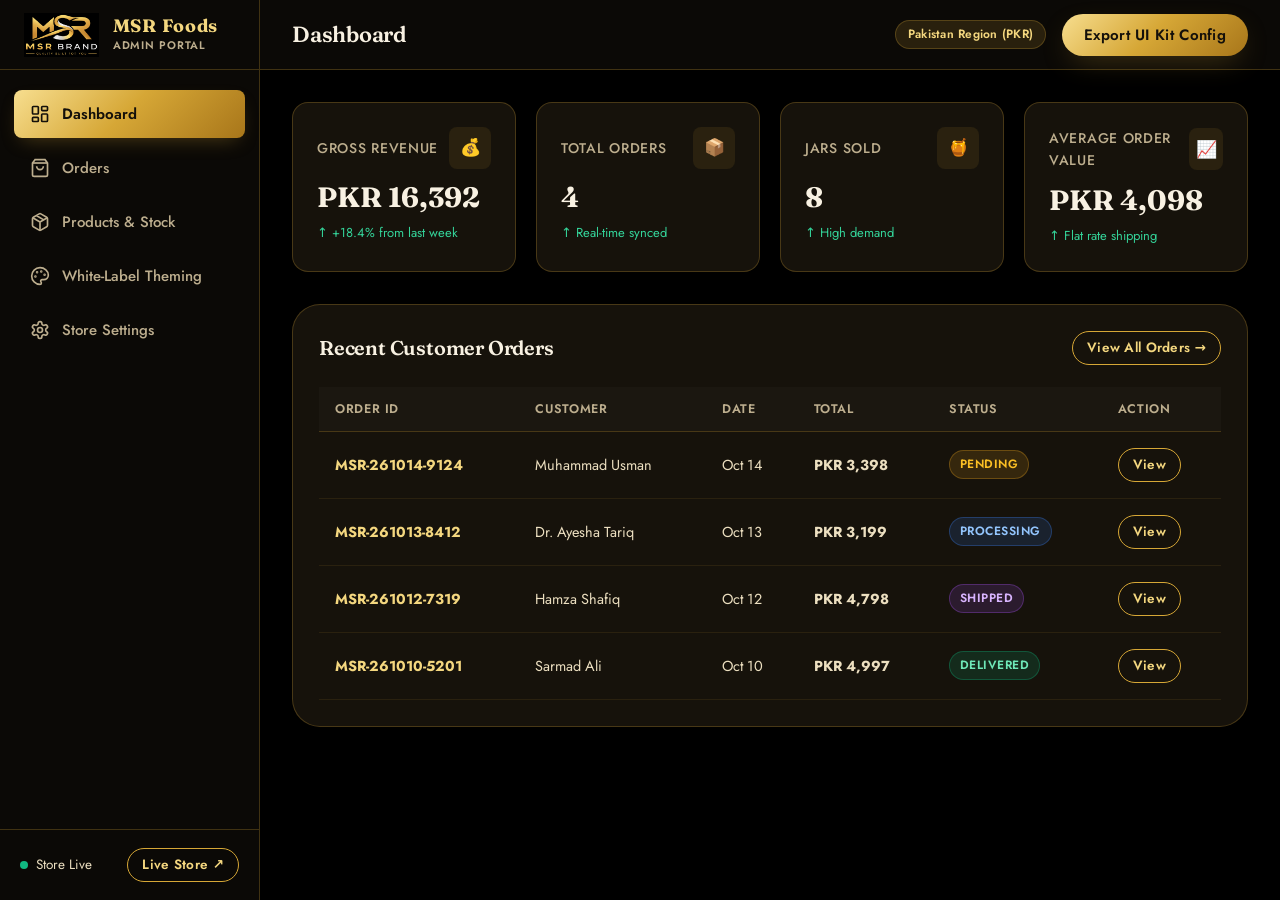
==== admin.html @ 9c106dde "feat(sync): add admin.html and live inventory synchronization on website branch" ====
<!DOCTYPE html>
<html lang="en">
<head>
  <meta charset="utf-8">
  <meta name="viewport" content="width=device-width, initial-scale=1, viewport-fit=cover">
  <title>Admin Portal | Store Operations & White-Label Dashboard</title>
  <meta name="description" content="E-Commerce Merchant Admin Portal & White-Label Theme Customizer">
  <meta name="theme-color" content="#000000">

  <!-- Fonts Preconnect & Stylesheet -->
  <link rel="preconnect" href="https://fonts.googleapis.com">
  <link rel="preconnect" href="https://fonts.gstatic.com" crossorigin>
  <link href="https://fonts.googleapis.com/css2?family=Fraunces:opsz,wght@9..144,500;9..144,600;9..144,700&family=Jost:wght@400;500;600;700&display=swap" rel="stylesheet">

  <!-- Shared Design System & UI Kit Styles -->
  <link rel="stylesheet" href="styles/theme.css">
  <link rel="stylesheet" href="styles/ui-kit.css">
  <link rel="stylesheet" href="styles/admin.css">
</head>
<body class="admin-body">

  <!-- Sidebar Navigation -->
  <aside class="admin-sidebar" id="adminSidebar">
    <div class="sidebar-brand">
      <img src="assets/images/logo.webp" alt="Store Logo">
      <div>
        <div class="brand-title brand-name-dynamic">MSR Foods</div>
        <span class="portal-badge">Admin Portal</span>
      </div>
    </div>

    <nav class="sidebar-nav">
      <div class="nav-item active" data-tab="dashboard">
        <svg viewBox="0 0 24 24" fill="none" stroke="currentColor" stroke-width="2"><rect width="7" height="9" x="3" y="3" rx="1"/><rect width="7" height="5" x="14" y="3" rx="1"/><rect width="7" height="9" x="14" y="12" rx="1"/><rect width="7" height="5" x="3" y="16" rx="1"/></svg>
        <span>Dashboard</span>
      </div>
      <div class="nav-item" data-tab="orders">
        <svg viewBox="0 0 24 24" fill="none" stroke="currentColor" stroke-width="2"><path d="M6 2 3 6v14a2 2 0 0 0 2 2h14a2 2 0 0 0 2-2V6l-3-4z"/><path d="M3 6h18"/><path d="M16 10a4 4 0 0 1-8 0"/></svg>
        <span>Orders</span>
      </div>
      <div class="nav-item" data-tab="products">
        <svg viewBox="0 0 24 24" fill="none" stroke="currentColor" stroke-width="2"><path d="m7.5 4.27 9 5.15M21 8a2 2 0 0 0-1-1.73l-7-4a2 2 0 0 0-2 0l-7 4A2 2 0 0 0 3 8v8a2 2 0 0 0 1 1.73l7 4a2 2 0 0 0 2 0l7-4A2 2 0 0 0 21 16Z"/><path d="m3.3 7 8.7 5 8.7-5M12 22V12"/></svg>
        <span>Products & Stock</span>
      </div>
      <div class="nav-item" data-tab="customizer">
        <svg viewBox="0 0 24 24" fill="none" stroke="currentColor" stroke-width="2"><circle cx="13.5" cy="6.5" r=".5" fill="currentColor"/><circle cx="17.5" cy="10.5" r=".5" fill="currentColor"/><circle cx="8.5" cy="7.5" r=".5" fill="currentColor"/><circle cx="6.5" cy="12.5" r=".5" fill="currentColor"/><path d="M12 2C6.5 2 2 6.5 2 12s4.5 10 10 10c.926 0 1.648-.746 1.648-1.688 0-.437-.18-.835-.437-1.125-.29-.289-.438-.652-.438-1.125a1.64 1.64 0 0 1 1.668-1.668h1.996c3.051 0 5.555-2.503 5.555-5.554C21.965 6.012 17.461 2 12 2z"/></svg>
        <span>White-Label Theming</span>
      </div>
      <div class="nav-item" data-tab="settings">
        <svg viewBox="0 0 24 24" fill="none" stroke="currentColor" stroke-width="2"><path d="M12.22 2h-.44a2 2 0 0 0-2 2v.18a2 2 0 0 1-1 1.73l-.43.25a2 2 0 0 1-2 0l-.15-.08a2 2 0 0 0-2.73.73l-.22.38a2 2 0 0 0 .73 2.73l.15.1a2 2 0 0 1 1 1.72v.51a2 2 0 0 1-1 1.74l-.15.09a2 2 0 0 0-.73 2.73l.22.38a2 2 0 0 0 2.73.73l.15-.08a2 2 0 0 1 2 0l.43.25a2 2 0 0 1 1 1.73V20a2 2 0 0 0 2 2h.44a2 2 0 0 0 2-2v-.18a2 2 0 0 1 1-1.73l.43-.25a2 2 0 0 1 2 0l.15.08a2 2 0 0 0 2.73-.73l.22-.39a2 2 0 0 0-.73-2.73l-.15-.08a2 2 0 0 1-1-1.74v-.5a2 2 0 0 1 1-1.74l.15-.09a2 2 0 0 0 .73-2.73l-.22-.38a2 2 0 0 0-2.73-.73l-.15.08a2 2 0 0 1-2 0l-.43-.25a2 2 0 0 1-1-1.73V4a2 2 0 0 0-2-2z"/><circle cx="12" cy="12" r="3"/></svg>
        <span>Store Settings</span>
      </div>
    </nav>

    <div class="sidebar-footer">
      <div class="store-status">
        <span class="pulse-dot"></span>
        <span>Store Live</span>
      </div>
      <a class="btn btn-xs btn-line" href="index.html" target="_blank" rel="noopener">Live Store ↗</a>
    </div>
  </aside>

  <!-- Main Content Layout -->
  <main class="admin-main">
    <!-- Topbar -->
    <header class="admin-topbar">
      <div class="topbar-left">
        <h1 class="topbar-title" id="topbarTitle">Dashboard</h1>
      </div>
      <div class="topbar-right">
        <span class="tag tag-gold" style="font-size:12px">Pakistan Region (PKR)</span>
        <button class="btn btn-sm btn-gold" onclick="exportBrandConfig()">Export UI Kit Config</button>
      </div>
    </header>

    <!-- Content Tabs Container -->
    <div class="admin-content">

      <!-- TAB 1: DASHBOARD -->
      <section class="tab-panel active" id="tab-dashboard">
        <div class="metrics-grid">
          <div class="metric-card">
            <div class="metric-header">
              <span class="metric-title">Gross Revenue</span>
              <div class="metric-icon">💰</div>
            </div>
            <div class="metric-value" id="kpiRevenue">PKR 0</div>
            <div class="metric-trend">↑ +18.4% from last week</div>
          </div>
          <div class="metric-card">
            <div class="metric-header">
              <span class="metric-title">Total Orders</span>
              <div class="metric-icon">📦</div>
            </div>
            <div class="metric-value" id="kpiOrders">0</div>
            <div class="metric-trend">↑ Real-time synced</div>
          </div>
          <div class="metric-card">
            <div class="metric-header">
              <span class="metric-title">Jars Sold</span>
              <div class="metric-icon">🍯</div>
            </div>
            <div class="metric-value" id="kpiUnits">0</div>
            <div class="metric-trend">↑ High demand</div>
          </div>
          <div class="metric-card">
            <div class="metric-header">
              <span class="metric-title">Average Order Value</span>
              <div class="metric-icon">📈</div>
            </div>
            <div class="metric-value" id="kpiAov">PKR 0</div>
            <div class="metric-trend">↑ Flat rate shipping</div>
          </div>
        </div>

        <div class="panel-card">
          <div class="panel-card-header">
            <h3>Recent Customer Orders</h3>
            <button class="btn btn-xs btn-line" onclick="document.querySelector('[data-tab=orders]').click()">View All Orders →</button>
          </div>
          <div class="table-responsive">
            <table class="admin-table">
              <thead>
                <tr>
                  <th>Order ID</th>
                  <th>Customer</th>
                  <th>Date</th>
                  <th>Total</th>
                  <th>Status</th>
                  <th>Action</th>
                </tr>
              </thead>
              <tbody id="recentOrdersTable"></tbody>
            </table>
          </div>
        </div>
      </section>

      <!-- TAB 2: ORDERS MANAGEMENT -->
      <section class="tab-panel" id="tab-orders">
        <div class="filter-bar">
          <div class="filter-pills">
            <span class="filter-pill active" data-filter="all">All Orders</span>
            <span class="filter-pill" data-filter="pending">Pending</span>
            <span class="filter-pill" data-filter="processing">Processing</span>
            <span class="filter-pill" data-filter="shipped">Shipped</span>
            <span class="filter-pill" data-filter="delivered">Delivered</span>
            <span class="filter-pill" data-filter="cancelled">Cancelled</span>
          </div>
          <div class="f" style="width:280px">
            <input type="search" id="orderSearchInput" placeholder="Search orders by ID, name, city...">
          </div>
        </div>

        <div class="panel-card">
          <div class="table-responsive">
            <table class="admin-table">
              <thead>
                <tr>
                  <th>Order ID</th>
                  <th>Customer & City</th>
                  <th>Phone / WhatsApp</th>
                  <th>Date</th>
                  <th>Total</th>
                  <th>Status Workflow</th>
                  <th>Actions</th>
                </tr>
              </thead>
              <tbody id="ordersTableBody"></tbody>
            </table>
          </div>
        </div>
      </section>

      <!-- TAB 3: PRODUCTS & INVENTORY -->
      <section class="tab-panel" id="tab-products">
        <div style="display:flex;justify-content:space-between;align-items:center;margin-bottom:20px;flex-wrap:wrap;gap:16px">
          <div>
            <h2 style="font-size:24px;margin:0">Product Catalog & Inventory</h2>
            <p style="color:var(--mute-dark);font-size:14px;margin-top:4px">Manage active store items, weights, and live pricing.</p>
          </div>
          <button class="btn btn-gold btn-sm" onclick="openAddProductModal()">
            + Add New Product
          </button>
        </div>

        <!-- Product Inventory Filters -->
        <div class="filter-bar">
          <div class="filter-pills" id="productFilterPills">
            <span class="filter-pill active" data-prod-filter="all">All (<span id="countAllProds">0</span>)</span>
            <span class="filter-pill" data-prod-filter="instock">In Stock (<span id="countInStock">0</span>)</span>
            <span class="filter-pill" data-prod-filter="outofstock">Out of Stock (<span id="countOutOfStock">0</span>)</span>
          </div>
          <div class="f" style="width:280px">
            <input type="search" id="productSearchInput" placeholder="Search products by title, size...">
          </div>
        </div>

        <div class="inventory-grid" id="inventoryGridContainer"></div>
      </section>

      <!-- TAB 4: WHITE-LABEL THEMING & UI KIT PLAYGROUND -->
      <section class="tab-panel" id="tab-customizer">
        <div class="customizer-layout">
          <div class="panel-card">
            <h3 style="margin-bottom:12px">White-Label Branding Controls</h3>
            <p style="color:var(--mute-dark);font-size:14px;margin-bottom:24px">Change brand name, colors, and preset styles. Both the front-end website and this admin portal update immediately.</p>

            <div class="customizer-form">
              <div class="f">
                <label for="themePresetSelect">Select Theme Preset / UI Kit Style</label>
                <select id="themePresetSelect">
                  <option value="luxury-gold">Luxury Gold & Obsidian (Default MSR)</option>
                  <option value="emerald-forest">Emerald & Organic Forest (Herbal/Botanical)</option>
                  <option value="royal-sapphire">Royal Sapphire & Platinum (Tech/Modern)</option>
                  <option value="crimson-velvet">Crimson Velvet & Vanilla (Confectionery/Gourmet)</option>
                  <option value="nordic-minimal">Nordic Minimalist Slate (Clean Monochrome)</option>
                </select>
              </div>

              <div class="f">
                <label for="customBrandName">Brand / Store Name</label>
                <input id="customBrandName" type="text" placeholder="e.g. MSR Foods, NutraGlow, Gourmet Harvest">
              </div>

              <div class="f">
                <label for="customTagline">Brand Tagline</label>
                <input id="customTagline" type="text" placeholder="e.g. Pure Taste. Natural Goodness.">
              </div>

              <div class="f">
                <label>Primary Brand Accent Color</label>
                <div class="color-input-wrap">
                  <input type="color" id="customPrimaryColor" value="#d6a736">
                  <span id="primaryHexLabel">#D6A736</span>
                </div>
              </div>

              <div style="display:flex;gap:12px;margin-top:14px">
                <button class="btn btn-gold btn-block" onclick="exportBrandConfig()">Export Configuration</button>
              </div>
            </div>
          </div>

          <!-- Live UI Kit Preview -->
          <div class="preview-card">
            <div class="preview-header">
              <span class="tag tag-gold" style="font-size:11px">Live Component Preview</span>
              <h2 id="previewBrandName" style="font-size:26px;margin:12px 0 4px;color:var(--gold-hi)">MSR Foods</h2>
              <p style="font-size:13.5px;color:var(--mute-dark)">Real-time preview of active UI Kit tokens & buttons</p>
            </div>

            <div style="display:flex;flex-direction:column;gap:16px">
              <div>
                <small style="color:var(--mute-dark);display:block;margin-bottom:6px">Primary Gradient Button</small>
                <button class="btn btn-gold btn-block">Add to Cart • PKR 1,599</button>
              </div>

              <div>
                <small style="color:var(--mute-dark);display:block;margin-bottom:6px">Outline Brand Button</small>
                <button class="btn btn-line btn-block">View Product Details</button>
              </div>

              <div style="display:flex;gap:10px;align-items:center;flex-wrap:wrap">
                <span class="status-pill status-pending">Pending</span>
                <span class="status-pill status-processing">Processing</span>
                <span class="status-pill status-delivered">Delivered</span>
              </div>
            </div>
          </div>
        </div>
      </section>

      <!-- TAB 5: STORE SETTINGS -->
      <section class="tab-panel" id="tab-settings">
        <div class="panel-card" style="max-width:760px">
          <h3 style="margin-bottom:12px">Fulfillment & Courier Settings</h3>
          <p style="color:var(--mute-dark);font-size:14px;margin-bottom:24px">Configure Pakistan courier logistics, flat shipping rates, and merchant contact.</p>

          <div class="fgrid">
            <div class="f">
              <label>Courier Shipping Fee (PKR)</label>
              <input type="number" id="settingFee" value="200">
            </div>
            <div class="f">
              <label>Free Shipping Threshold (PKR)</label>
              <input type="number" id="settingFreeThreshold" value="5000">
            </div>
            <div class="f full">
              <label>Estimated Delivery Timeframe</label>
              <input type="text" id="settingEta" value="3–5 working days">
            </div>
            <div class="f">
              <label>WhatsApp Number for Orders</label>
              <input type="text" id="settingWhatsapp" value="923368835501">
            </div>
            <div class="f">
              <label>Support Phone</label>
              <input type="text" id="settingPhone" value="03368835501">
            </div>
          </div>

          <button class="btn btn-gold" style="margin-top:24px" onclick="toast('Settings saved successfully!')">Save Store Settings</button>
        </div>
      </section>

    </div>
  </main>

  <!-- Order Details Dialog -->
  <dialog id="dlg-order-details" aria-label="Order Details"></dialog>

  <!-- Product Add / Edit Modal -->
  <dialog id="dlg-product-modal" aria-label="Product Editor"></dialog>

  <!-- Export Config Dialog -->
  <dialog id="dlg-export-config" aria-label="Export Brand Configuration"></dialog>

  <!-- Toast Notification -->
  <div id="toast" role="status" aria-live="polite"></div>

  <!-- Shared Configuration & Data Scripts -->
  <script src="config/brand.config.js"></script>
  <script src="config/theme.config.js"></script>
  <script src="data/products.js"></script>
  <script src="js/store.js"></script>

  <!-- Admin Controller -->
  <script src="js/admin.js"></script>
</body>
</html>
---- styles/theme.css ----
/**
 * =======================================================================
 * DESIGN SYSTEM TOKENS & BASE STYLES
 * =======================================================================
 */

:root {
  /* Brand color tokens - default Luxury Gold */
  --black: #000000;
  --coal: #0b0906;
  --char: #16120b;
  --gold: #d6a736;
  --gold-hi: #f4d77f;
  --gold-lo: #9a6f1c;
  --amber: #e9a21c;
  --cream: #f8f1e2;
  --sand: #ecdfc0;
  --white: #fffdf8;
  --ink: #1b150c;
  --mute-dark: #bdae8e;
  --mute-light: #6a5c42;
  --hair: rgba(214, 167, 54, 0.26);
  --gold-grad: linear-gradient(135deg, #f7de8f 0%, #d6a736 48%, #a8761a 100%);
  --accent-glow: rgba(214, 167, 54, 0.35);

  /* Background surfaces */
  --bg-body: #000000;
  --bg-surface: #0b0906;
  --bg-card: #16120b;
  --bg-light: #f8f1e2;

  /* Typography */
  --serif: "Fraunces", Georgia, "Times New Roman", serif;
  --sans: "Jost", "Segoe UI", system-ui, -apple-system, sans-serif;

  /* Border radius tokens */
  --r-sm: 8px;
  --r-md: 16px;
  --r-lg: 28px;
  --r-full: 9999px;

  /* Elevation & Shadows */
  --shadow-soft: 0 18px 50px -18px rgba(40, 26, 4, 0.28);
  --shadow-deep: 0 30px 70px -24px rgba(0, 0, 0, 0.8);
  --shadow-glow: 0 10px 30px -10px var(--accent-glow);

  /* Layout dimensions */
  --hdr: 76px;
  box-sizing: border-box;
  padding-top: env(safe-area-inset-top, 0px);
  padding-bottom: env(safe-area-inset-bottom, 0px);
}

@media (prefers-color-scheme: dark) {
  :root:not([data-theme="light"]) {
    --black: #000;
    --cream: #f8f1e2;
  }
}

:root[data-theme="dark"] {
  --black: #000;
  --cream: #f8f1e2;
}

html {
  height: 100%;
  background: var(--bg-body);
  scroll-behavior: smooth;
  scroll-padding-top: calc(var(--hdr) + env(safe-area-inset-top, 0px) + 12px);
  -webkit-text-size-adjust: 100%;
}

*, *::before, *::after {
  box-sizing: border-box;
}

body {
  margin: 0;
  min-height: 100%;
  background: var(--bg-body);
  color: var(--ink);
  font-family: var(--sans);
  font-size: 17px;
  line-height: 1.6;
  -webkit-font-smoothing: antialiased;
  overflow-x: hidden;
}

img {
  max-width: 100%;
  display: block;
}

a {
  color: inherit;
  text-decoration: none;
}

button {
  font: inherit;
  color: inherit;
  cursor: pointer;
  border: 0;
  background: none;
  padding: 0;
}

h1, h2, h3, h4 {
  font-family: var(--serif);
  font-weight: 600;
  line-height: 1.1;
  margin: 0;
  letter-spacing: -0.01em;
  font-variation-settings: "SOFT" 40, "WONK" 0;
}

p {
  margin: 0;
}

:focus-visible {
  outline: 2px solid var(--gold-hi);
  outline-offset: 3px;
  border-radius: 6px;
}
---- styles/ui-kit.css ----
/**
 * =======================================================================
 * REUSABLE UI KIT COMPONENTS
 * =======================================================================
 */

/* Layout & Utility */
.sr {
  position: absolute;
  width: 1px;
  height: 1px;
  overflow: hidden;
  clip: rect(0 0 0 0);
  white-space: nowrap;
}

.wrap {
  width: min(1200px, 100% - 48px);
  margin-inline: auto;
}

svg.i {
  width: 1.25em;
  height: 1.25em;
  fill: none;
  stroke: currentColor;
  stroke-width: 1.6;
  stroke-linecap: round;
  stroke-linejoin: round;
  flex: none;
}

/* ---------- Buttons ---------- */
.btn {
  display: inline-flex;
  align-items: center;
  justify-content: center;
  gap: 0.6em;
  min-height: 50px;
  padding: 0 30px;
  border-radius: var(--r-full);
  font-weight: 600;
  font-size: 16px;
  letter-spacing: 0.02em;
  transition: transform 0.25s ease, box-shadow 0.25s ease, background 0.25s ease, color 0.25s ease, border-color 0.25s ease;
  position: relative;
  overflow: hidden;
  white-space: nowrap;
  user-select: none;
}

.btn-gold {
  background: var(--gold-grad);
  color: #14100a;
  box-shadow: 0 10px 30px -10px var(--accent-glow);
}

.btn-gold::after {
  content: "";
  position: absolute;
  inset: 0;
  background: linear-gradient(105deg, transparent 35%, rgba(255, 255, 255, 0.5) 50%, transparent 65%);
  transform: translateX(-120%);
  transition: transform 0.7s ease;
}

.btn-gold:hover {
  transform: translateY(-2px);
  box-shadow: 0 16px 36px -10px var(--accent-glow);
}

.btn-gold:hover::after {
  transform: translateX(120%);
}

.btn-line {
  border: 1.5px solid var(--gold);
  color: var(--gold-hi);
  background: transparent;
}

.btn-line:hover {
  background: rgba(214, 167, 54, 0.12);
  transform: translateY(-2px);
}

.btn-dark {
  background: var(--black);
  color: var(--gold-hi);
  border: 1.5px solid var(--black);
}

.btn-dark:hover {
  background: #1a140a;
  transform: translateY(-2px);
}

.btn-ink-line {
  border: 1.5px solid var(--ink);
  color: var(--ink);
  background: transparent;
}

.btn-ink-line:hover {
  background: var(--ink);
  color: var(--cream);
}

.btn-sm {
  min-height: 42px;
  padding: 0 22px;
  font-size: 15px;
}

.btn-xs {
  min-height: 34px;
  padding: 0 14px;
  font-size: 13.5px;
}

.btn-block {
  width: 100%;
}

.btn[disabled] {
  opacity: 0.55;
  pointer-events: none;
  cursor: not-allowed;
}

/* Icon Buttons */
.ic {
  display: inline-flex;
  align-items: center;
  justify-content: center;
  width: 44px;
  height: 44px;
  border-radius: var(--r-full);
  color: #e9dec3;
  position: relative;
  transition: color 0.2s ease, background 0.2s ease;
}

.ic:hover {
  color: var(--gold-hi);
  background: rgba(214, 167, 54, 0.08);
}

/* ---------- Badges & Tags ---------- */
.badge {
  position: absolute;
  top: 4px;
  right: 4px;
  min-width: 18px;
  height: 18px;
  padding: 0 5px;
  border-radius: var(--r-full);
  background: var(--gold);
  color: #14100a;
  font-size: 11px;
  font-weight: 700;
  display: flex;
  align-items: center;
  justify-content: center;
  line-height: 1;
}

.badge.bump {
  animation: bump 0.3s ease;
}

@keyframes bump {
  0% { transform: scale(1); }
  50% { transform: scale(1.35); }
  100% { transform: scale(1); }
}

.tag {
  display: inline-flex;
  align-items: center;
  gap: 6px;
  padding: 4px 12px;
  border-radius: var(--r-full);
  font-size: 13px;
  font-weight: 600;
  letter-spacing: 0.02em;
}

.tag-gold {
  background: rgba(214, 167, 54, 0.15);
  color: var(--gold-hi);
  border: 1px solid var(--hair);
}

.tag-emerald {
  background: rgba(16, 185, 129, 0.15);
  color: #34d399;
  border: 1px solid rgba(16, 185, 129, 0.3);
}

.tag-amber {
  background: rgba(233, 162, 28, 0.15);
  color: var(--amber);
  border: 1px solid rgba(233, 162, 28, 0.3);
}

.tag-rose {
  background: rgba(244, 63, 94, 0.15);
  color: #fda4af;
  border: 1px solid rgba(244, 63, 94, 0.3);
}

/* ---------- Forms & Inputs ---------- */
.fgrid {
  display: grid;
  grid-template-columns: 1fr 1fr;
  gap: 16px;
}

@media (max-width: 640px) {
  .fgrid {
    grid-template-columns: 1fr;
  }
}

.f {
  display: flex;
  flex-direction: column;
  gap: 6px;
}

.f.full {
  grid-column: 1 / -1;
}

.f label {
  font-size: 14px;
  font-weight: 600;
  color: var(--ink);
  letter-spacing: 0.01em;
}

.f label i {
  font-weight: 400;
  color: var(--mute-light);
  font-style: normal;
}

.f input,
.f textarea,
.f select {
  width: 100%;
  padding: 13px 16px;
  background: var(--white);
  border: 1.5px solid rgba(27, 21, 12, 0.18);
  border-radius: var(--r-sm);
  font: inherit;
  font-size: 15.5px;
  color: var(--ink);
  transition: border-color 0.2s ease, box-shadow 0.2s ease;
}

.f input:focus,
.f textarea:focus,
.f select:focus {
  outline: none;
  border-color: var(--gold);
  box-shadow: 0 0 0 3px rgba(214, 167, 54, 0.2);
}

.f textarea {
  min-height: 100px;
  resize: vertical;
}

.f .err {
  font-size: 13px;
  color: #c0392b;
  display: none;
}

.f.bad input,
.f.bad textarea,
.f.bad select {
  border-color: #c0392b;
  background: #fff8f7;
}

.f.bad .err {
  display: block;
}

/* Options / Radios */
.opt {
  display: flex;
  align-items: flex-start;
  gap: 14px;
  padding: 16px 18px;
  background: var(--white);
  border: 1.5px solid rgba(27, 21, 12, 0.12);
  border-radius: var(--r-sm);
  cursor: pointer;
  transition: border-color 0.2s ease, background 0.2s ease;
  margin-bottom: 10px;
}

.opt:hover {
  border-color: var(--gold);
}

.opt input[type="radio"] {
  appearance: none;
  width: 20px;
  height: 20px;
  border: 2px solid rgba(27, 21, 12, 0.3);
  border-radius: 50%;
  margin: 2px 0 0;
  display: grid;
  place-content: center;
  cursor: pointer;
  flex: none;
}

.opt input[type="radio"]::before {
  content: "";
  width: 10px;
  height: 10px;
  border-radius: 50%;
  transform: scale(0);
  transition: transform 0.15s ease;
  background: var(--gold-lo);
}

.opt input[type="radio"]:checked {
  border-color: var(--gold-lo);
}

.opt input[type="radio"]:checked::before {
  transform: scale(1);
}

.opt > span {
  display: flex;
  flex-direction: column;
  gap: 2px;
}

.opt > span b {
  color: var(--ink);
  font-size: 15.5px;
}

.opt > span span {
  font-size: 14px;
  color: var(--mute-light);
}

/* Quantity Selector */
.qty {
  display: inline-flex;
  align-items: center;
  border: 1.5px solid rgba(27, 21, 12, 0.2);
  border-radius: var(--r-full);
  padding: 2px 4px;
  background: var(--white);
}

.qty button {
  width: 32px;
  height: 32px;
  display: flex;
  align-items: center;
  justify-content: center;
  border-radius: var(--r-full);
  color: var(--ink);
  transition: background 0.2s ease, color 0.2s ease;
}

.qty button:hover {
  background: rgba(214, 167, 54, 0.15);
  color: var(--gold-lo);
}

.qty input {
  width: 38px;
  text-align: center;
  border: 0;
  background: none;
  font-weight: 600;
  font-size: 15.5px;
  color: var(--ink);
}

.qty input:focus {
  outline: none;
}

/* ---------- Accordion ---------- */
.acc-wrap {
  display: flex;
  flex-direction: column;
  gap: 10px;
  margin-top: 36px;
}

details {
  border: 1px solid var(--hair);
  border-radius: var(--r-md);
  background: rgba(255, 255, 255, 0.02);
  overflow: hidden;
  transition: background 0.25s ease;
}

details[open] {
  background: rgba(214, 167, 54, 0.04);
}

summary {
  padding: 18px 24px;
  font-family: var(--serif);
  font-size: 18px;
  font-weight: 600;
  color: var(--sand);
  cursor: pointer;
  display: flex;
  align-items: center;
  justify-content: space-between;
  list-style: none;
  user-select: none;
}

summary::-webkit-details-marker {
  display: none;
}

summary::after {
  content: "+";
  font-family: var(--sans);
  font-size: 22px;
  font-weight: 400;
  color: var(--gold);
  transition: transform 0.25s ease;
}

details[open] summary::after {
  content: "–";
}

.acc-body {
  padding: 0 24px 22px;
  font-size: 16px;
  line-height: 1.7;
  color: #d8cdb4;
  display: flex;
  flex-direction: column;
  gap: 12px;
}

/* ---------- Tables ---------- */
.tbl {
  width: 100%;
  border-collapse: collapse;
  font-size: 15px;
}

.tbl td {
  padding: 10px 0;
  border-bottom: 1px solid rgba(214, 167, 54, 0.12);
  color: #d8cdb4;
}

.tbl tr td:first-child {
  font-weight: 600;
  color: var(--gold-hi);
  width: 45%;
}

/* ---------- Dialogs & Modals ---------- */
dialog {
  padding: 0;
  border: 0;
  background: transparent;
  max-width: 100vw;
  max-height: 100vh;
}

dialog::backdrop {
  background: rgba(0, 0, 0, 0.85);
  backdrop-filter: blur(8px);
  -webkit-backdrop-filter: blur(8px);
}

.dlg {
  background: var(--coal);
  border: 1px solid var(--hair);
  border-radius: var(--r-lg);
  padding: 32px;
  color: var(--cream);
  position: relative;
  box-shadow: var(--shadow-deep);
  max-height: 85vh;
  overflow-y: auto;
}

.dlg-x {
  position: absolute;
  top: 20px;
  right: 20px;
}

/* ---------- Toast Notifications ---------- */
#toast {
  position: fixed;
  bottom: 24px;
  left: 50%;
  transform: translateX(-50%) translateY(100px);
  background: var(--coal);
  border: 1.5px solid var(--gold);
  color: var(--cream);
  padding: 14px 24px;
  border-radius: var(--r-full);
  box-shadow: var(--shadow-deep);
  display: flex;
  align-items: center;
  gap: 16px;
  z-index: 1000;
  font-size: 15px;
  opacity: 0;
  pointer-events: none;
  transition: transform 0.35s cubic-bezier(0.16, 1, 0.3, 1), opacity 0.35s ease;
}

#toast.show {
  transform: translateX(-50%) translateY(0);
  opacity: 1;
  pointer-events: auto;
}

#toast a {
  color: var(--gold-hi);
  font-weight: 600;
  text-decoration: underline;
  text-underline-offset: 3px;
}
---- styles/admin.css ----
/**
 * =======================================================================
 * ADMIN PORTAL DASHBOARD STYLES
 * =======================================================================
 * Uses the exact same design system tokens and UI Kit as the storefront.
 */

:root {
  --sidebar-w: 260px;
  --topbar-h: 70px;
}

body.admin-body {
  background: var(--bg-body);
  color: var(--cream);
  font-family: var(--sans);
  display: flex;
  min-height: 100vh;
  margin: 0;
  overflow-x: hidden;
}

/* Sidebar Layout */
.admin-sidebar {
  width: var(--sidebar-w);
  background: var(--bg-surface);
  border-right: 1px solid var(--hair);
  display: flex;
  flex-direction: column;
  position: fixed;
  top: 0;
  bottom: 0;
  left: 0;
  z-index: 100;
  transition: transform 0.3s ease;
}

.sidebar-brand {
  height: var(--topbar-h);
  padding: 0 24px;
  display: flex;
  align-items: center;
  gap: 14px;
  border-bottom: 1px solid var(--hair);
}

.sidebar-brand img {
  height: 44px;
  width: auto;
}

.sidebar-brand .brand-title {
  font-family: var(--serif);
  font-weight: 700;
  font-size: 18px;
  color: var(--gold-hi);
  letter-spacing: 0.04em;
  line-height: 1.2;
}

.sidebar-brand .portal-badge {
  font-family: var(--sans);
  font-size: 11px;
  font-weight: 600;
  color: var(--mute-dark);
  text-transform: uppercase;
  letter-spacing: 0.08em;
  display: block;
}

.sidebar-nav {
  padding: 20px 14px;
  display: flex;
  flex-direction: column;
  gap: 6px;
  flex: 1;
  overflow-y: auto;
}

.nav-item {
  display: flex;
  align-items: center;
  gap: 12px;
  padding: 12px 16px;
  border-radius: var(--r-sm);
  color: var(--mute-dark);
  font-weight: 500;
  font-size: 15px;
  transition: all 0.2s ease;
  cursor: pointer;
}

.nav-item svg {
  width: 20px;
  height: 20px;
  color: inherit;
}

.nav-item:hover {
  background: rgba(214, 167, 54, 0.08);
  color: var(--cream);
}

.nav-item.active {
  background: var(--gold-grad);
  color: #14100a;
  font-weight: 600;
  box-shadow: 0 8px 20px -8px var(--accent-glow);
}

.nav-item.active svg {
  color: #14100a;
}

.sidebar-footer {
  padding: 18px 20px;
  border-top: 1px solid var(--hair);
  display: flex;
  align-items: center;
  justify-content: space-between;
}

.store-status {
  display: flex;
  align-items: center;
  gap: 8px;
  font-size: 13.5px;
  color: var(--sand);
}

.pulse-dot {
  width: 8px;
  height: 8px;
  background: #10b981;
  border-radius: 50%;
  box-shadow: 0 0 0 0 rgba(16, 185, 129, 0.7);
  animation: pulse 1.8s infinite;
}

@keyframes pulse {
  0% { transform: scale(0.95); box-shadow: 0 0 0 0 rgba(16, 185, 129, 0.7); }
  70% { transform: scale(1); box-shadow: 0 0 0 8px rgba(16, 185, 129, 0); }
  100% { transform: scale(0.95); box-shadow: 0 0 0 0 rgba(16, 185, 129, 0); }
}

/* Main Content Layout */
.admin-main {
  margin-left: var(--sidebar-w);
  flex: 1;
  display: flex;
  flex-direction: column;
  min-height: 100vh;
  width: calc(100% - var(--sidebar-w));
}

.admin-topbar {
  height: var(--topbar-h);
  background: var(--bg-surface);
  border-bottom: 1px solid var(--hair);
  padding: 0 32px;
  display: flex;
  align-items: center;
  justify-content: space-between;
  position: sticky;
  top: 0;
  z-index: 90;
}

.topbar-left {
  display: flex;
  align-items: center;
  gap: 16px;
}

.topbar-title {
  font-family: var(--serif);
  font-size: 22px;
  font-weight: 600;
  color: var(--cream);
}

.topbar-right {
  display: flex;
  align-items: center;
  gap: 16px;
}

.admin-content {
  padding: 32px;
  flex: 1;
}

/* Tab Panels */
.tab-panel {
  display: none;
  animation: fadeIn 0.3s ease forwards;
}

.tab-panel.active {
  display: block;
}

@keyframes fadeIn {
  from { opacity: 0; transform: translateY(6px); }
  to { opacity: 1; transform: none; }
}

/* Metric KPI Cards */
.metrics-grid {
  display: grid;
  grid-template-columns: repeat(4, 1fr);
  gap: 20px;
  margin-bottom: 32px;
}

.metric-card {
  background: var(--bg-card);
  border: 1px solid var(--hair);
  border-radius: var(--r-md);
  padding: 24px;
  position: relative;
  overflow: hidden;
  transition: transform 0.25s ease, border-color 0.25s ease;
}

.metric-card:hover {
  transform: translateY(-3px);
  border-color: rgba(214, 167, 54, 0.45);
}

.metric-header {
  display: flex;
  align-items: center;
  justify-content: space-between;
  margin-bottom: 14px;
}

.metric-title {
  font-size: 14px;
  font-weight: 500;
  color: var(--mute-dark);
  text-transform: uppercase;
  letter-spacing: 0.05em;
}

.metric-icon {
  width: 42px;
  height: 42px;
  border-radius: var(--r-sm);
  background: rgba(214, 167, 54, 0.1);
  color: var(--gold-hi);
  display: grid;
  place-items: center;
}

.metric-value {
  font-family: var(--serif);
  font-size: 28px;
  font-weight: 700;
  color: var(--cream);
  line-height: 1;
}

.metric-trend {
  display: flex;
  align-items: center;
  gap: 6px;
  margin-top: 12px;
  font-size: 13px;
  color: #34d399;
}

/* Dashboard Sections */
.dashboard-grid {
  display: grid;
  grid-template-columns: 2fr 1fr;
  gap: 24px;
  margin-bottom: 32px;
}

.panel-card {
  background: var(--bg-card);
  border: 1px solid var(--hair);
  border-radius: var(--r-lg);
  padding: 26px;
}

.panel-card-header {
  display: flex;
  align-items: center;
  justify-content: space-between;
  margin-bottom: 22px;
}

.panel-card-header h3 {
  font-size: 1.25rem;
  color: var(--cream);
}

/* Data Tables */
.table-responsive {
  width: 100%;
  overflow-x: auto;
}

.admin-table {
  width: 100%;
  border-collapse: collapse;
  font-size: 14.5px;
  text-align: left;
}

.admin-table th {
  padding: 12px 16px;
  font-size: 12.5px;
  font-weight: 600;
  text-transform: uppercase;
  letter-spacing: 0.05em;
  color: var(--mute-dark);
  border-bottom: 1px solid var(--hair);
  background: rgba(255, 255, 255, 0.02);
}

.admin-table td {
  padding: 16px;
  border-bottom: 1px solid rgba(214, 167, 54, 0.1);
  color: var(--sand);
  vertical-align: middle;
}

.admin-table tbody tr:hover {
  background: rgba(214, 167, 54, 0.04);
}

/* Order Status Badges */
.status-pill {
  display: inline-flex;
  align-items: center;
  gap: 6px;
  padding: 4px 10px;
  border-radius: var(--r-full);
  font-size: 12px;
  font-weight: 600;
  text-transform: uppercase;
  letter-spacing: 0.04em;
}

.status-pending { background: rgba(233, 162, 28, 0.15); color: #fbbf24; border: 1px solid rgba(233, 162, 28, 0.3); }
.status-processing { background: rgba(59, 130, 246, 0.15); color: #93c5fd; border: 1px solid rgba(59, 130, 246, 0.3); }
.status-shipped { background: rgba(168, 85, 247, 0.15); color: #d8b4fe; border: 1px solid rgba(168, 85, 247, 0.3); }
.status-delivered { background: rgba(16, 185, 129, 0.15); color: #6ee7b7; border: 1px solid rgba(16, 185, 129, 0.3); }
.status-cancelled { background: rgba(239, 68, 68, 0.15); color: #fca5a5; border: 1px solid rgba(239, 68, 68, 0.3); }

/* Table Action Buttons */
.action-btn-group {
  display: flex;
  align-items: center;
  gap: 8px;
}

.btn-icon-sm {
  width: 32px;
  height: 32px;
  border-radius: var(--r-sm);
  display: grid;
  place-items: center;
  border: 1px solid var(--hair);
  color: var(--mute-dark);
  transition: all 0.2s ease;
}

.btn-icon-sm:hover {
  color: var(--gold-hi);
  border-color: var(--gold);
  background: rgba(214, 167, 54, 0.1);
}

/* White-Label Customizer Form */
.customizer-layout {
  display: grid;
  grid-template-columns: 1.2fr 1fr;
  gap: 32px;
}

.customizer-form {
  display: flex;
  flex-direction: column;
  gap: 24px;
}

.color-picker-row {
  display: grid;
  grid-template-columns: 1fr 1fr;
  gap: 16px;
}

.color-input-wrap {
  display: flex;
  align-items: center;
  gap: 12px;
  padding: 8px 12px;
  border: 1.5px solid var(--hair);
  border-radius: var(--r-sm);
  background: var(--bg-surface);
}

.color-input-wrap input[type="color"] {
  width: 36px;
  height: 36px;
  border: none;
  border-radius: 6px;
  padding: 0;
  cursor: pointer;
  background: none;
}

.color-input-wrap span {
  font-family: monospace;
  font-size: 14px;
  color: var(--sand);
}

/* Live UI Kit Preview Card */
.preview-card {
  position: sticky;
  top: 100px;
  background: var(--bg-surface);
  border: 1.5px solid var(--gold);
  border-radius: var(--r-lg);
  padding: 28px;
  box-shadow: var(--shadow-deep);
}

.preview-header {
  border-bottom: 1px solid var(--hair);
  padding-bottom: 16px;
  margin-bottom: 20px;
}

/* Product Cards Grid in Admin */
.inventory-grid {
  display: grid;
  grid-template-columns: repeat(3, 1fr);
  gap: 22px;
}

.inventory-card {
  background: var(--bg-card);
  border: 1px solid var(--hair);
  border-radius: var(--r-md);
  overflow: hidden;
  display: flex;
  flex-direction: column;
  position: relative;
  transition: transform 0.25s ease, border-color 0.25s ease;
}

.inventory-card:hover {
  transform: translateY(-3px);
  border-color: rgba(214, 167, 54, 0.45);
}

.inventory-card.out-of-stock {
  border-color: rgba(239, 68, 68, 0.35);
}

.inventory-card-img {
  height: 200px;
  background: #000;
  display: grid;
  place-items: center;
  position: relative;
  padding: 16px;
  overflow: hidden;
}

.inventory-card-img img {
  max-height: 165px;
  width: auto;
  transition: transform 0.4s ease;
}

.inventory-card:hover .inventory-card-img img {
  transform: scale(1.04);
}

.out-of-stock-overlay {
  position: absolute;
  inset: 0;
  background: rgba(0, 0, 0, 0.72);
  display: grid;
  place-items: center;
  font-weight: 700;
  font-size: 13.5px;
  letter-spacing: 0.12em;
  color: #fca5a5;
  text-transform: uppercase;
  z-index: 2;
}

.inventory-card-body {
  padding: 20px;
  display: flex;
  flex-direction: column;
  gap: 10px;
  flex: 1;
}

.prod-actions {
  display: grid;
  grid-template-columns: 1fr 1fr;
  gap: 8px;
  margin-top: 14px;
}

.btn-danger {
  border: 1.5px solid rgba(239, 68, 68, 0.4);
  color: #fca5a5;
  background: transparent;
}
.btn-danger:hover {
  background: rgba(239, 68, 68, 0.15);
  border-color: #ef4444;
  color: #fff;
}

.btn-warning {
  border: 1.5px solid rgba(233, 162, 28, 0.4);
  color: #fbbf24;
  background: transparent;
}
.btn-warning:hover {
  background: rgba(233, 162, 28, 0.15);
  border-color: #e9a21c;
}

.btn-success {
  border: 1.5px solid rgba(16, 185, 129, 0.4);
  color: #6ee7b7;
  background: transparent;
}
.btn-success:hover {
  background: rgba(16, 185, 129, 0.15);
  border-color: #10b981;
}

/* Image Upload Dropzone & Previews */
.dropzone-box {
  border: 2px dashed var(--hair);
  border-radius: var(--r-sm);
  padding: 20px;
  text-align: center;
  background: rgba(255, 255, 255, 0.02);
  cursor: pointer;
  transition: all 0.2s ease;
}

.dropzone-box:hover {
  border-color: var(--gold);
  background: rgba(214, 167, 54, 0.06);
}

.image-preview-thumb {
  max-width: 120px;
  max-height: 120px;
  object-fit: contain;
  background: #000;
  border: 1px solid var(--hair);
  border-radius: var(--r-sm);
  margin-top: 10px;
}

.preset-img-chips {
  display: flex;
  gap: 8px;
  flex-wrap: wrap;
  margin-top: 8px;
}

.preset-chip {
  padding: 6px 12px;
  border-radius: var(--r-full);
  border: 1px solid var(--hair);
  background: rgba(255, 255, 255, 0.04);
  font-size: 12.5px;
  cursor: pointer;
  color: var(--sand);
  transition: all 0.2s;
}

.preset-chip:hover, .preset-chip.active {
  border-color: var(--gold);
  color: var(--gold-hi);
  background: rgba(214, 167, 54, 0.12);
}

/* Filter Nav in Orders */
.filter-bar {
  display: flex;
  align-items: center;
  justify-content: space-between;
  gap: 16px;
  margin-bottom: 24px;
  flex-wrap: wrap;
}

.filter-pills {
  display: flex;
  gap: 8px;
  background: var(--bg-card);
  padding: 4px;
  border-radius: var(--r-full);
  border: 1px solid var(--hair);
}

.filter-pill {
  padding: 8px 18px;
  border-radius: var(--r-full);
  font-size: 13.5px;
  font-weight: 500;
  color: var(--mute-dark);
  cursor: pointer;
  transition: all 0.2s;
}

.filter-pill:hover {
  color: var(--cream);
}

.filter-pill.active {
  background: var(--gold-grad);
  color: #14100a;
  font-weight: 600;
}

/* Mobile Responsiveness */
@media (max-width: 1080px) {
  .metrics-grid {
    grid-template-columns: repeat(2, 1fr);
  }
  .dashboard-grid, .customizer-layout {
    grid-template-columns: 1fr;
  }
  .inventory-grid {
    grid-template-columns: repeat(2, 1fr);
  }
}

@media (max-width: 768px) {
  .admin-sidebar {
    transform: translateX(-100%);
  }
  .admin-sidebar.open {
    transform: translateX(0);
  }
  .admin-main {
    margin-left: 0;
    width: 100%;
  }
  .metrics-grid, .inventory-grid {
    grid-template-columns: 1fr;
  }
  .admin-content {
    padding: 20px 16px;
  }
}
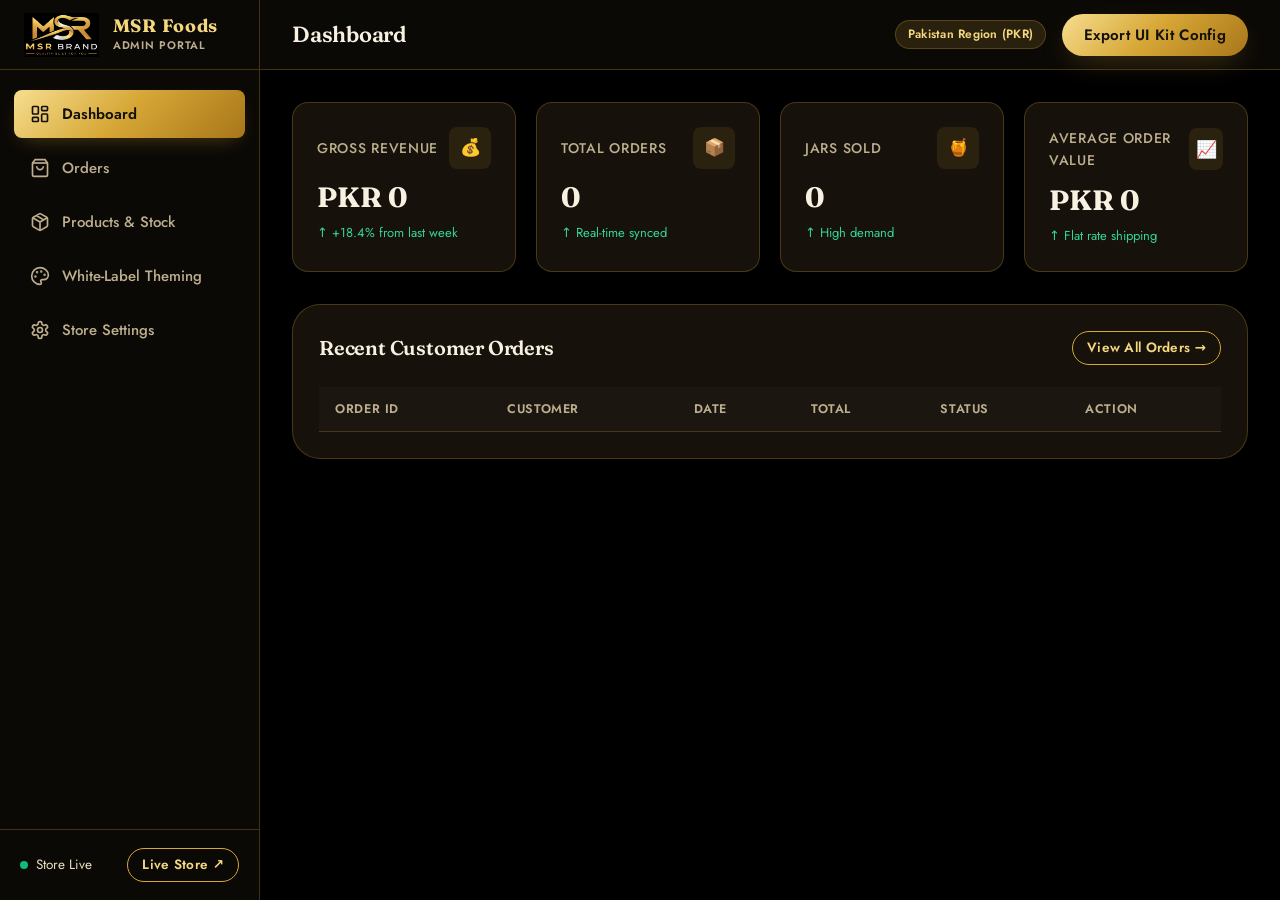
==== commit 06f0031d: "fix(ui): restore 2-card product row layout and high-contrast section pill badges" ====
--- a/admin.html
+++ b/admin.html
@@ -13,9 +13,63 @@
   <link href="https://fonts.googleapis.com/css2?family=Fraunces:opsz,wght@9..144,500;9..144,600;9..144,700&family=Jost:wght@400;500;600;700&display=swap" rel="stylesheet">
 
   <!-- Shared Design System & UI Kit Styles -->
-  <link rel="stylesheet" href="styles/theme.css">
-  <link rel="stylesheet" href="styles/ui-kit.css">
-  <link rel="stylesheet" href="styles/admin.css">
+  <link rel="stylesheet" href="styles/theme.css?v=4">
+  <link rel="stylesheet" href="styles/ui-kit.css?v=4">
+  <link rel="stylesheet" href="styles/admin.css?v=4">
+  <style>
+    .admin-body label, .dlg label, dialog label {
+      color: #f4d77f !important;
+      font-size: 13.5px !important;
+      font-weight: 600 !important;
+      letter-spacing: 0.015em !important;
+      display: flex !important;
+      align-items: center !important;
+      gap: 6px !important;
+      margin-bottom: 6px !important;
+    }
+    .admin-body label .req, .dlg label .req, dialog label .req {
+      color: #ef4444 !important;
+      font-weight: 700 !important;
+      font-size: 14px !important;
+    }
+    .admin-body label .hint, .dlg label .hint, dialog label .hint {
+      font-size: 11.5px !important;
+      font-weight: 400 !important;
+      color: #bdae8e !important;
+    }
+    .admin-body input:not([type="checkbox"]):not([type="radio"]):not([type="color"]),
+    .admin-body select,
+    .admin-body textarea,
+    .dlg input:not([type="checkbox"]):not([type="radio"]):not([type="color"]),
+    .dlg select,
+    .dlg textarea,
+    dialog input:not([type="checkbox"]):not([type="radio"]):not([type="color"]),
+    dialog select,
+    dialog textarea {
+      width: 100% !important;
+      background: #14100a !important;
+      border: 1.5px solid rgba(214, 167, 54, 0.35) !important;
+      color: #fffdf8 !important;
+      border-radius: 8px !important;
+      padding: 12px 14px !important;
+      font-size: 14.5px !important;
+      box-sizing: border-box !important;
+      transition: all 0.2s ease !important;
+    }
+    .admin-body input:focus, .admin-body select:focus, .admin-body textarea:focus,
+    .dlg input:focus, .dlg select:focus, .dlg textarea:focus,
+    dialog input:focus, dialog select:focus, dialog textarea:focus {
+      background: #1c160e !important;
+      border-color: #d6a736 !important;
+      box-shadow: 0 0 0 3px rgba(214, 167, 54, 0.25) !important;
+      outline: none !important;
+    }
+    .admin-body input::placeholder, .admin-body textarea::placeholder,
+    .dlg input::placeholder, .dlg textarea::placeholder,
+    dialog input::placeholder, dialog textarea::placeholder {
+      color: rgba(189, 174, 142, 0.5) !important;
+    }
+  </style>
 </head>
 <body class="admin-body">
 
@@ -30,23 +84,23 @@
     </div>
 
     <nav class="sidebar-nav">
-      <div class="nav-item active" data-tab="dashboard">
+      <div class="nav-item active" data-tab="dashboard" onclick="switchTab('dashboard')">
         <svg viewBox="0 0 24 24" fill="none" stroke="currentColor" stroke-width="2"><rect width="7" height="9" x="3" y="3" rx="1"/><rect width="7" height="5" x="14" y="3" rx="1"/><rect width="7" height="9" x="14" y="12" rx="1"/><rect width="7" height="5" x="3" y="16" rx="1"/></svg>
         <span>Dashboard</span>
       </div>
-      <div class="nav-item" data-tab="orders">
+      <div class="nav-item" data-tab="orders" onclick="switchTab('orders')">
         <svg viewBox="0 0 24 24" fill="none" stroke="currentColor" stroke-width="2"><path d="M6 2 3 6v14a2 2 0 0 0 2 2h14a2 2 0 0 0 2-2V6l-3-4z"/><path d="M3 6h18"/><path d="M16 10a4 4 0 0 1-8 0"/></svg>
         <span>Orders</span>
       </div>
-      <div class="nav-item" data-tab="products">
+      <div class="nav-item" data-tab="products" onclick="switchTab('products')">
         <svg viewBox="0 0 24 24" fill="none" stroke="currentColor" stroke-width="2"><path d="m7.5 4.27 9 5.15M21 8a2 2 0 0 0-1-1.73l-7-4a2 2 0 0 0-2 0l-7 4A2 2 0 0 0 3 8v8a2 2 0 0 0 1 1.73l7 4a2 2 0 0 0 2 0l7-4A2 2 0 0 0 21 16Z"/><path d="m3.3 7 8.7 5 8.7-5M12 22V12"/></svg>
         <span>Products & Stock</span>
       </div>
-      <div class="nav-item" data-tab="customizer">
+      <div class="nav-item" data-tab="customizer" onclick="switchTab('customizer')">
         <svg viewBox="0 0 24 24" fill="none" stroke="currentColor" stroke-width="2"><circle cx="13.5" cy="6.5" r=".5" fill="currentColor"/><circle cx="17.5" cy="10.5" r=".5" fill="currentColor"/><circle cx="8.5" cy="7.5" r=".5" fill="currentColor"/><circle cx="6.5" cy="12.5" r=".5" fill="currentColor"/><path d="M12 2C6.5 2 2 6.5 2 12s4.5 10 10 10c.926 0 1.648-.746 1.648-1.688 0-.437-.18-.835-.437-1.125-.29-.289-.438-.652-.438-1.125a1.64 1.64 0 0 1 1.668-1.668h1.996c3.051 0 5.555-2.503 5.555-5.554C21.965 6.012 17.461 2 12 2z"/></svg>
         <span>White-Label Theming</span>
       </div>
-      <div class="nav-item" data-tab="settings">
+      <div class="nav-item" data-tab="settings" onclick="switchTab('settings')">
         <svg viewBox="0 0 24 24" fill="none" stroke="currentColor" stroke-width="2"><path d="M12.22 2h-.44a2 2 0 0 0-2 2v.18a2 2 0 0 1-1 1.73l-.43.25a2 2 0 0 1-2 0l-.15-.08a2 2 0 0 0-2.73.73l-.22.38a2 2 0 0 0 .73 2.73l.15.1a2 2 0 0 1 1 1.72v.51a2 2 0 0 1-1 1.74l-.15.09a2 2 0 0 0-.73 2.73l.22.38a2 2 0 0 0 2.73.73l.15-.08a2 2 0 0 1 2 0l.43.25a2 2 0 0 1 1 1.73V20a2 2 0 0 0 2 2h.44a2 2 0 0 0 2-2v-.18a2 2 0 0 1 1-1.73l.43-.25a2 2 0 0 1 2 0l.15.08a2 2 0 0 0 2.73-.73l.22-.39a2 2 0 0 0-.73-2.73l-.15-.08a2 2 0 0 1-1-1.74v-.5a2 2 0 0 1 1-1.74l.15-.09a2 2 0 0 0 .73-2.73l-.22-.38a2 2 0 0 0-2.73-.73l-.15.08a2 2 0 0 1-2 0l-.43-.25a2 2 0 0 1-1-1.73V4a2 2 0 0 0-2-2z"/><circle cx="12" cy="12" r="3"/></svg>
         <span>Store Settings</span>
       </div>
@@ -139,12 +193,23 @@
 
       <!-- TAB 2: ORDERS MANAGEMENT -->
       <section class="tab-panel" id="tab-orders">
+        <div style="display:flex;justify-content:space-between;align-items:center;margin-bottom:20px;flex-wrap:wrap;gap:16px">
+          <div>
+            <h2 style="font-size:24px;margin:0">Customer Orders & Consignments</h2>
+            <p style="color:var(--mute-dark);font-size:14px;margin-top:4px">Track customer shipments, approve orders, and generate WhatsApp receipts.</p>
+          </div>
+          <button class="btn btn-gold btn-sm" onclick="openAddOrderModal()">
+            + Add New Order
+          </button>
+        </div>
+
         <div class="filter-bar">
           <div class="filter-pills">
             <span class="filter-pill active" data-filter="all">All Orders</span>
             <span class="filter-pill" data-filter="pending">Pending</span>
+            <span class="filter-pill" data-filter="approved">Approved</span>
             <span class="filter-pill" data-filter="processing">Processing</span>
-            <span class="filter-pill" data-filter="shipped">Shipped</span>
+            <span class="filter-pill" data-filter="dispatched">Dispatched</span>
             <span class="filter-pill" data-filter="delivered">Delivered</span>
             <span class="filter-pill" data-filter="cancelled">Cancelled</span>
           </div>
@@ -158,12 +223,11 @@
             <table class="admin-table">
               <thead>
                 <tr>
-                  <th>Order ID</th>
+                  <th>Order ID & Date</th>
                   <th>Customer & City</th>
                   <th>Phone / WhatsApp</th>
-                  <th>Date</th>
-                  <th>Total</th>
-                  <th>Status Workflow</th>
+                  <th>Total & Payment</th>
+                  <th>Status</th>
                   <th>Actions</th>
                 </tr>
               </thead>
@@ -311,22 +375,37 @@
   <!-- Order Details Dialog -->
   <dialog id="dlg-order-details" aria-label="Order Details"></dialog>
 
+  <!-- Add New Order Modal -->
+  <dialog id="dlg-add-order-modal" aria-label="Add New Order"></dialog>
+
   <!-- Product Add / Edit Modal -->
   <dialog id="dlg-product-modal" aria-label="Product Editor"></dialog>
 
+  <!-- Restock Product Modal -->
+  <dialog id="dlg-restock-modal" aria-label="Restock Product"></dialog>
+
+  <!-- Dispatch Consignment Modal -->
+  <dialog id="dlg-dispatch-modal" aria-label="Dispatch Consignment"></dialog>
+
   <!-- Export Config Dialog -->
   <dialog id="dlg-export-config" aria-label="Export Brand Configuration"></dialog>
 
+  <!-- In-App Confirm Delete Modal -->
+  <dialog id="dlg-confirm-delete" aria-label="Confirm Delete"></dialog>
+
+  <!-- Global 3-Dots Floating Actions Popover -->
+  <div id="globalActionsPopover" class="actions-popover-menu" style="display:none"></div>
+
   <!-- Toast Notification -->
   <div id="toast" role="status" aria-live="polite"></div>
 
   <!-- Shared Configuration & Data Scripts -->
-  <script src="config/brand.config.js"></script>
-  <script src="config/theme.config.js"></script>
-  <script src="data/products.js"></script>
-  <script src="js/store.js"></script>
+  <script src="config/brand.config.js?v=4"></script>
+  <script src="config/theme.config.js?v=4"></script>
+  <script src="data/products.js?v=4"></script>
+  <script src="js/store.js?v=4"></script>
 
   <!-- Admin Controller -->
-  <script src="js/admin.js"></script>
+  <script src="js/admin.js?v=4"></script>
 </body>
 </html>
--- a/styles/ui-kit.css
+++ b/styles/ui-kit.css
@@ -246,6 +246,35 @@
   font-style: normal;
 }
 
+/* High-Contrast Labels & Sleek Inputs in Dialogs & Admin Context */
+.dlg .f label,
+dialog .f label,
+.admin-body .f label {
+  font-size: 13.5px;
+  font-weight: 600;
+  color: var(--gold-hi);
+  letter-spacing: 0.015em;
+  display: flex;
+  align-items: center;
+  gap: 6px;
+  margin-bottom: 4px;
+}
+
+.dlg .f label .req,
+dialog .f label .req,
+.admin-body .f label .req {
+  color: #ef4444;
+  font-weight: 700;
+}
+
+.dlg .f label .hint,
+dialog .f label .hint,
+.admin-body .f label .hint {
+  font-size: 12px;
+  font-weight: 400;
+  color: var(--mute-dark);
+}
+
 .f input,
 .f textarea,
 .f select {
@@ -260,12 +289,50 @@
   transition: border-color 0.2s ease, box-shadow 0.2s ease;
 }
 
+.dlg .f input,
+.dlg .f textarea,
+.dlg .f select,
+dialog .f input,
+dialog .f textarea,
+dialog .f select,
+.admin-body .f input,
+.admin-body .f textarea,
+.admin-body .f select {
+  background: #14100a;
+  border: 1.5px solid rgba(214, 167, 54, 0.35);
+  color: #fffdf8;
+  font-size: 14.5px;
+}
+
+.dlg .f input::placeholder,
+.dlg .f textarea::placeholder,
+dialog .f input::placeholder,
+dialog .f textarea::placeholder,
+.admin-body .f input::placeholder,
+.admin-body .f textarea::placeholder {
+  color: rgba(189, 174, 142, 0.55);
+}
+
 .f input:focus,
 .f textarea:focus,
 .f select:focus {
   outline: none;
   border-color: var(--gold);
   box-shadow: 0 0 0 3px rgba(214, 167, 54, 0.2);
+}
+
+.dlg .f input:focus,
+.dlg .f textarea:focus,
+.dlg .f select:focus,
+dialog .f input:focus,
+dialog .f textarea:focus,
+dialog .f select:focus,
+.admin-body .f input:focus,
+.admin-body .f textarea:focus,
+.admin-body .f select:focus {
+  background: #1c160e;
+  border-color: var(--gold);
+  box-shadow: 0 0 0 3px rgba(214, 167, 54, 0.25);
 }
 
 .f textarea {
--- a/styles/admin.css
+++ b/styles/admin.css
@@ -346,12 +346,175 @@
 }
 
 .status-pending { background: rgba(233, 162, 28, 0.15); color: #fbbf24; border: 1px solid rgba(233, 162, 28, 0.3); }
+.status-approved { background: rgba(16, 185, 129, 0.2); color: #34d399; border: 1px solid rgba(16, 185, 129, 0.45); }
 .status-processing { background: rgba(59, 130, 246, 0.15); color: #93c5fd; border: 1px solid rgba(59, 130, 246, 0.3); }
-.status-shipped { background: rgba(168, 85, 247, 0.15); color: #d8b4fe; border: 1px solid rgba(168, 85, 247, 0.3); }
+.status-dispatched, .status-shipped { background: rgba(168, 85, 247, 0.15); color: #d8b4fe; border: 1px solid rgba(168, 85, 247, 0.3); }
 .status-delivered { background: rgba(16, 185, 129, 0.15); color: #6ee7b7; border: 1px solid rgba(16, 185, 129, 0.3); }
 .status-cancelled { background: rgba(239, 68, 68, 0.15); color: #fca5a5; border: 1px solid rgba(239, 68, 68, 0.3); }
 
-/* Table Action Buttons */
+/* 3-Dots Action Button & Floating Popover */
+.btn-dots {
+  width: 36px;
+  height: 36px;
+  border-radius: 8px;
+  background: rgba(255, 255, 255, 0.04);
+  border: 1px solid rgba(214, 167, 54, 0.25);
+  color: var(--gold-hi);
+  display: inline-flex;
+  align-items: center;
+  justify-content: center;
+  cursor: pointer;
+  transition: all 0.2s ease;
+  user-select: none;
+}
+
+.btn-dots:hover, .btn-dots:focus, .btn-dots.active {
+  background: rgba(214, 167, 54, 0.16);
+  border-color: var(--gold);
+  color: #fffdf8;
+  box-shadow: 0 0 12px rgba(214, 167, 54, 0.2);
+}
+
+.actions-popover-menu {
+  position: fixed;
+  z-index: 99999;
+  width: 240px;
+  background: #141009;
+  border: 1.5px solid rgba(214, 167, 54, 0.45);
+  border-radius: 12px;
+  box-shadow: 0 18px 40px rgba(0, 0, 0, 0.8), 0 0 0 1px rgba(214, 167, 54, 0.2);
+  padding: 8px;
+  animation: popoverFadeIn 0.18s cubic-bezier(0.16, 1, 0.3, 1) forwards;
+}
+
+@keyframes popoverFadeIn {
+  from { opacity: 0; transform: translateY(-4px) scale(0.96); }
+  to { opacity: 1; transform: translateY(0) scale(1); }
+}
+
+.pop-header {
+  display: flex;
+  justify-content: space-between;
+  align-items: center;
+  padding: 6px 8px 8px;
+  border-bottom: 1px solid rgba(255, 255, 255, 0.08);
+  margin-bottom: 6px;
+}
+
+.pop-order-id {
+  font-family: monospace;
+  font-size: 13px;
+  font-weight: 700;
+  color: var(--gold-hi);
+}
+
+.pop-item {
+  width: 100%;
+  display: flex;
+  align-items: center;
+  gap: 10px;
+  padding: 8px 10px;
+  border-radius: 6px;
+  border: none;
+  background: transparent;
+  color: #e5ded0;
+  font-size: 13px;
+  font-weight: 500;
+  cursor: pointer;
+  text-align: left;
+  transition: all 0.15s ease;
+  font-family: var(--sans);
+}
+
+.pop-item:hover {
+  background: rgba(214, 167, 54, 0.15);
+  color: #fffdf8;
+}
+
+.pop-item.pop-highlight {
+  color: #34d399;
+}
+.pop-item.pop-highlight:hover {
+  background: rgba(16, 185, 129, 0.18);
+  color: #6ee7b7;
+}
+
+.pop-item.pop-dispatch {
+  color: #d8b4fe;
+}
+.pop-item.pop-dispatch:hover {
+  background: rgba(168, 85, 247, 0.18);
+  color: #e9d5ff;
+}
+
+.pop-item.pop-delivered {
+  color: #6ee7b7;
+}
+.pop-item.pop-delivered:hover {
+  background: rgba(16, 185, 129, 0.18);
+}
+
+.pop-item.pop-danger {
+  color: #f87171;
+}
+.pop-item.pop-danger:hover {
+  background: rgba(239, 68, 68, 0.18);
+  color: #fca5a5;
+}
+
+.pop-icon {
+  font-size: 15px;
+  width: 20px;
+  text-align: center;
+}
+
+.pop-divider {
+  height: 1px;
+  background: rgba(255, 255, 255, 0.08);
+  margin: 6px 0;
+}
+
+.pop-label {
+  font-size: 11px;
+  text-transform: uppercase;
+  letter-spacing: 0.05em;
+  color: var(--mute-dark);
+  padding: 4px 8px 2px;
+}
+
+.pop-status-chips {
+  display: grid;
+  grid-template-columns: 1fr 1fr;
+  gap: 4px;
+  padding: 4px 4px;
+}
+
+.pop-chip {
+  padding: 5px 6px;
+  font-size: 11px;
+  border-radius: 4px;
+  border: 1px solid rgba(255, 255, 255, 0.08);
+  background: rgba(255, 255, 255, 0.02);
+  color: var(--sand);
+  cursor: pointer;
+  transition: all 0.15s ease;
+  text-align: center;
+  font-family: var(--sans);
+}
+
+.pop-chip:hover {
+  border-color: var(--gold);
+  color: var(--gold-hi);
+  background: rgba(214, 167, 54, 0.12);
+}
+
+.pop-chip.active {
+  border-color: var(--gold);
+  background: rgba(214, 167, 54, 0.22);
+  color: var(--gold-hi);
+  font-weight: 700;
+}
+
 .action-btn-group {
   display: flex;
   align-items: center;
@@ -373,6 +536,69 @@
   color: var(--gold-hi);
   border-color: var(--gold);
   background: rgba(214, 167, 54, 0.1);
+}
+
+/* Admin Form Labels & Inputs System */
+.admin-body label,
+.dlg label {
+  color: var(--gold-hi) !important;
+  font-size: 13.5px;
+  font-weight: 600;
+  letter-spacing: 0.015em;
+  display: flex;
+  align-items: center;
+  gap: 6px;
+  margin-bottom: 6px;
+}
+
+.admin-body label .req,
+.dlg label .req {
+  color: #ef4444 !important;
+  font-weight: 700;
+  font-size: 14px;
+}
+
+.admin-body label .hint,
+.dlg label .hint {
+  font-size: 12px;
+  font-weight: 400;
+  color: var(--mute-dark) !important;
+}
+
+.admin-body input:not([type="checkbox"]):not([type="radio"]):not([type="color"]),
+.admin-body select,
+.admin-body textarea,
+.dlg input:not([type="checkbox"]):not([type="radio"]):not([type="color"]),
+.dlg select,
+.dlg textarea {
+  width: 100%;
+  background: #14100a !important;
+  border: 1.5px solid rgba(214, 167, 54, 0.35) !important;
+  color: #fffdf8 !important;
+  border-radius: var(--r-sm);
+  padding: 12px 14px;
+  font-size: 14.5px;
+  box-sizing: border-box;
+  transition: all 0.2s ease;
+}
+
+.admin-body input:focus,
+.admin-body select:focus,
+.admin-body textarea:focus,
+.dlg input:focus,
+.dlg select:focus,
+.dlg textarea:focus {
+  background: #1c160e !important;
+  border-color: var(--gold) !important;
+  box-shadow: 0 0 0 3px rgba(214, 167, 54, 0.25) !important;
+  outline: none;
+}
+
+.admin-body input::placeholder,
+.admin-body textarea::placeholder,
+.dlg input::placeholder,
+.dlg textarea::placeholder {
+  color: rgba(189, 174, 142, 0.5) !important;
 }
 
 /* White-Label Customizer Form */
